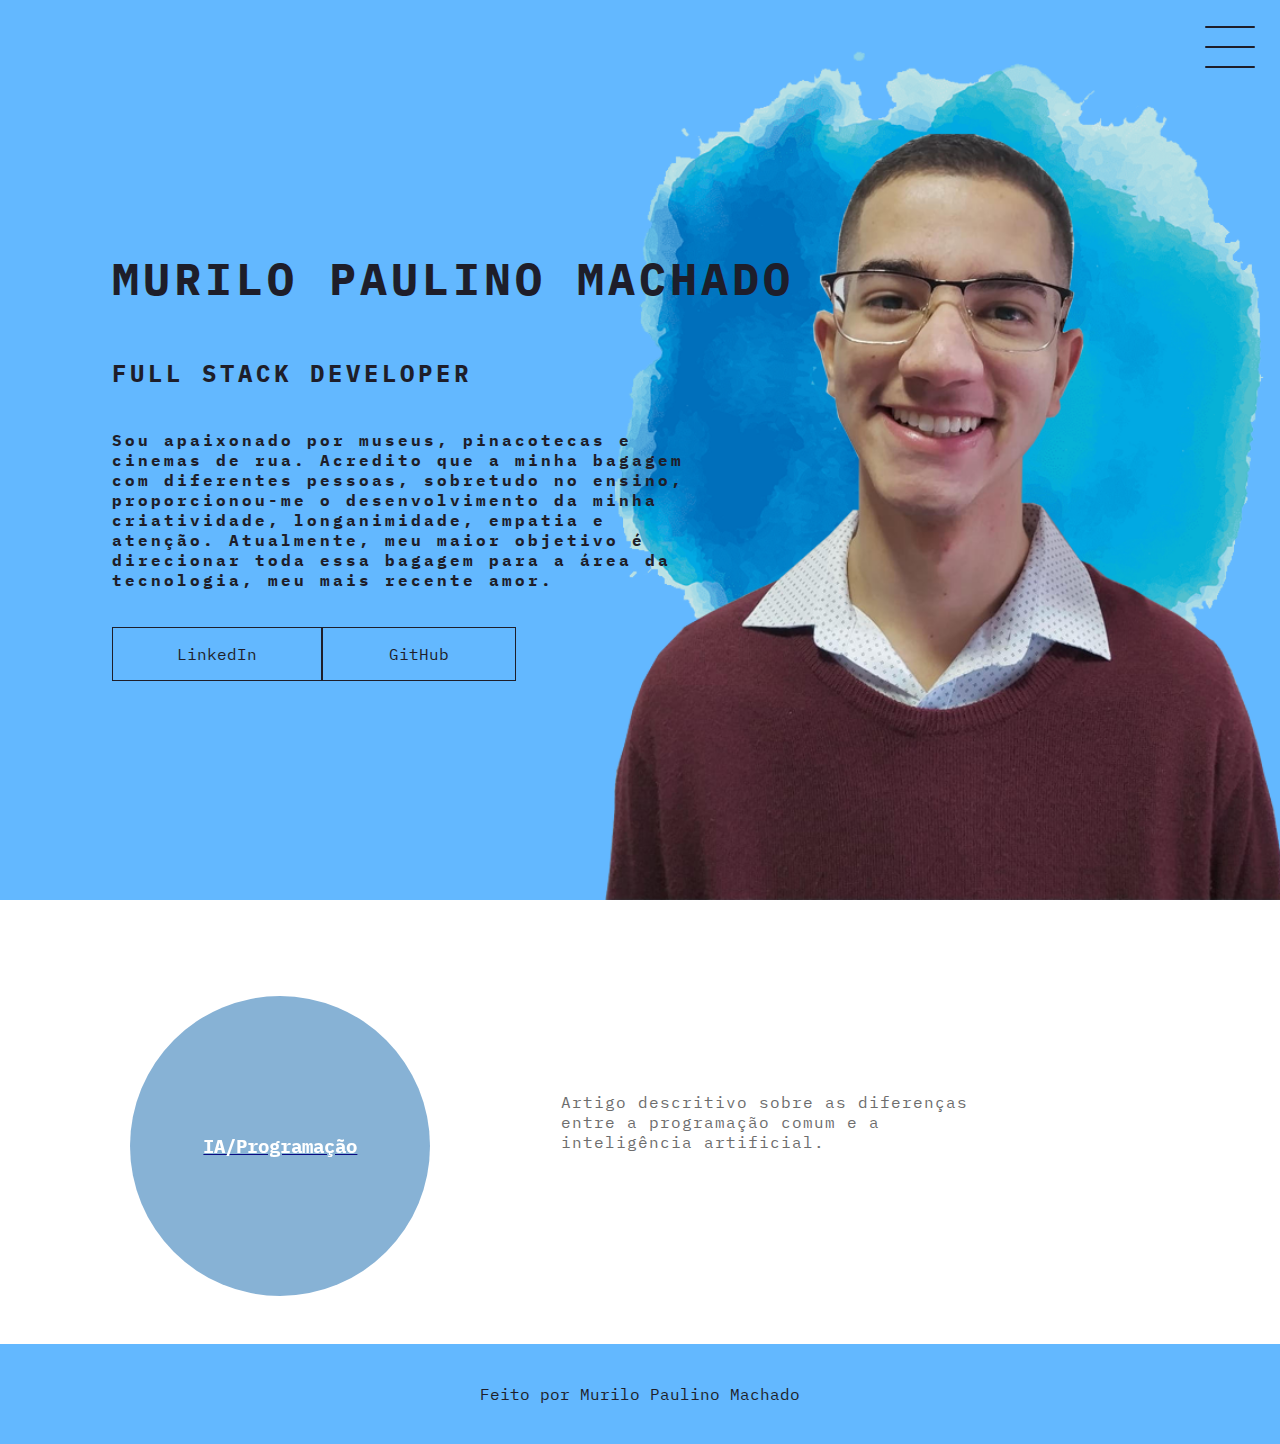
==== artigos.html @ e2f0f17c "adição dos arquivos referentes ao site" ====
<!--ctrl + espaço-->
<!-- comentar = alt + shift + A -->
<!DOCTYPE html>
<html lang="pt-br">
<head>
    <meta charset='UTF-8'>
    <!--responsividade-->
    <meta name='viewport' content='width=device-width, initial-scale=1'>
    <link rel="stylesheet" href="style.css">
    <title>Murilo Paulino Machado</title>
</head>
<body>
    <header class="header-container">
        <div class="header">
            <div class="checkbox-container">
                <div class="checkbox-wrapper">
                    <input type="checkbox" id="toggle">
                    <label class="checkbox" for="toggle">
                        <div class="trace"></div>
                        <div class="trace"></div>
                        <div class="trace"></div>
                    </label>
                    <div class="menu"></div>
                    <nav class="menu-items">
                        <ul>
                            <li>
                                <a href="index.html">Início</a>
                            </li>
                            <li>
                                <a href="artigos.html">Artigos</a>
                            </li>
                        </ul>
                    </nav>
                </div>
            </div>
        </div>
            <h1>Murilo Paulino Machado</h1>
            <h2>Full stack developer</h2>
            <h4>
                Sou apaixonado por museus, pinacotecas e cinemas de rua. Acredito que a minha bagagem com diferentes pessoas, sobretudo no ensino, proporcionou-me o desenvolvimento da minha criatividade, longanimidade, empatia e atenção. Atualmente, meu maior objetivo é direcionar toda essa bagagem para a área da tecnologia, meu mais recente amor.       
            </h4>
            <div class="social-media">
                <a href="https://www.linkedin.com/in/murilo-p-708885104/" target="_blank">LinkedIn</a>
                <a href="https://github.com/murilo-pm" target="_blank">GitHub</a>
            </div>       
    </header>
    <main class="container">
        <div>
            <a href="https://www.linkedin.com/pulse/programa%C3%A7%C3%A3o-normal-e-intelig%C3%AAncia-artificial-h%C3%A1-paulino-machado/" target="_blank">
        <div class="card-container">
            <div class="card-article">
                <div class="card-wrapper">
                    <h3>IA/Programação</h3>
                    <p>Quer saber mais?</p>
                </div>
            </div>
        </a>
            <div class="card-text">
                Artigo descritivo sobre as diferenças entre a programação comum e a inteligência artificial. 
            </div>
        </div>   
    </div>
    </main>
    <footer class="footer">
        Feito por Murilo Paulino Machado  
    </footer> 
</body>
</html>
---- style.css ----
/* @import url('https://fonts.googleapis.com/css2?family=Poppins:wght@200&display=swap'); */ /* primeira fonte */
/* @import url('https://fonts.googleapis.com/css2?family=Poppins:wght@300&display=swap'); */ /* segunda fonte */
/* @import url('https://fonts.googleapis.com/css2?family=Press+Start+2P&display=swap'); */ /* fonte de bits */
/* @import url('https://fonts.googleapis.com/css2?family=Roboto+Mono:wght@300&display=swap'); */ /* fonte roboto mono light 300*/
/* @import url('https://fonts.googleapis.com/css2?family=Roboto+Mono&display=swap'); */ /* fonte roboto mono regular 400 */
@import url('https://fonts.googleapis.com/css2?family=IBM+Plex+Mono:wght@300&display=swap'); /* IBM Plex Mono */
body {
    margin: 0;
    padding: 0;
    font-family: 'IBM Plex Mono', monospace;
    color: #1E1E2A;
}

/* Header */
.header-container {
    height: 100vh;
    width: 100vw;
    background-color: #63B8FF;
    background-image: url('./img/versionThree.png');
    background-repeat: no-repeat;
    background-position: right;
    background-size: contain; 
    display: flex;
    flex-direction: column;
    justify-content: center;
    align-items: flex-start;
    box-sizing: border-box;
    padding: 0 112px;
    position: relative;
}

h1{
    font-size: 45px;
    text-transform: uppercase;
    letter-spacing: 4px;
    margin-right: 35%;
}

h2{
    text-transform: uppercase;
    letter-spacing: 4px;
    margin-right: 35%;
}

h4{
    margin-right: 45%;
    letter-spacing: 3px;
}

.social-media{
    margin-top: 1rem;
    display: flex;
}

.social-media a{
    text-decoration: none;
    color: #1E1E2A;
    padding: 1rem 4rem;
    border: 1px solid #1E1E2A;
    min-width: 4rem;
    display: flex;
    align-items: center;
    justify-content: center;
    transition: .5s ease-in-out;
}

a:hover{
    background-color: #ffffff;
}


/* Menu hambúrguer */

.checkbox-container{
    display: flex;
    justify-content: center;
    align-items: center;
}

.checkbox{
    height: 100px;
    width: 100px;
    position: absolute;
    right: 0;
    top: 0;
    display: flex;
    justify-content: center;
    cursor: pointer;
    z-index: 9999;
    transition: 400ms ease-in-out 0s;
}

.checkbox .trace{
    width: 50px;
    height: 2px;
    background-color: #1E1E2A;
    position: absolute;
    border-radius: 4px;
    transition: 0.5s ease-in-out;
}

.checkbox .trace:nth-child(1){
    top: 26px;
    transform: rotate(0);
}

.checkbox .trace:nth-child(2){
    top: 46px;
    transform: rotate(0);
}

.checkbox .trace:nth-child(3){
    top: 66px;
    transform: rotate(0);
}

#toggle{
    display: none;
}

/* menu */
.menu{
    position: absolute;
    top: 28px;
    right: 30px;
    background-color: transparent;
    height: 4px;
    width: 10px;
    border-radius: 50%;
    box-shadow: 0px 0px 0px 0px #ffffff;
    z-index: -1;    /* "-1" para ela ficar por trás de tudo */
    transition: 400ms ease-in-out 0s;
}

.menu-items{
    position: fixed;
    top: 0;
    left: 0;
    width: 100%;
    height: 100vh;
    display: flex;
    justify-content: center;
    align-items: center;
    z-index: 2;
    opacity: 0;
    visibility: hidden;
    transition: 400ms ease-in-out 0s;
}

.menu-items ul {
    list-style-type: none;
}

.menu-items ul li a{
    margin: 10px 0;
    color: #1E1E2A;
    text-decoration: none;
    text-transform: uppercase;
    letter-spacing: 4px;
    font-size: 40px;
}

/* animações do menu */
#toggle:checked + .checkbox .trace:nth-child(1){
    transform: rotate(45deg);
    top: 47px;
}

#toggle:checked + .checkbox .trace:nth-child(2){
    transform: translate(-100px);
    width: 30px;
    visibility: hidden;
    opacity: 0;
}

#toggle:checked + .checkbox .trace:nth-child(3){
    transform: rotate(-45deg);
    top: 48px;
}

#toggle:checked + .checkbox{
    background-color: #ffffff;

}

/*til para pegar todos os itens pertencentes ao menu*/
#toggle:checked ~ .menu{
    box-shadow: 0px 0px 0px 100vmax #ffffff;
    z-index: 1;
}

#toggle:checked ~ .menu-items{
    visibility: visible;
    opacity: 1;
}

/* cards dos projetos */

.container{
    height: auto;
    width: 100%;
    display: flex;
    flex-direction: column;
    justify-content: space-evenly;
    margin: 3rem 0; /* p/ não ficar grudado com o header e o footer */
}

.card-container{
    display: flex;
    justify-content: space-evenly;
    align-items: center;
    width: 90%;   
}

.card{
    width: 300px;
    height: 300px;
    border-radius: 100%;
    margin: 3rem 0 0 0;
    display: flex;
    align-items: center;
    justify-content: center;
    background-color: #63B8FF;
    background-image: url('./img/logoSemFundo.png');
    background-position: center;
    background-size: cover;
    background-repeat: no-repeat;
    filter: grayscale(0.5);
    color: #1E1E2A;
    cursor: pointer;
    transition: 0.5s ease-in-out;
}

.card-article{
    width: 300px;
    height: 300px;
    border-radius: 100%;
    margin: 3rem 0 0 0;
    display: flex;
    align-items: center;
    justify-content: center;
    background-color: #63B8FF;
    background-image: url('./img/abstract-binary-code-background.jpg');
    background-position: center;
    background-size: cover;
    background-repeat: no-repeat;
    filter: grayscale(0.5);
    color: #ffffff;
    cursor: pointer;
    transition: 0.5s ease-in-out;
}

.card-text{
    width: 40%;
    letter-spacing: 1px;
    color: rgb(109, 109, 109);
}

.card-wrapper{
    text-align: center;
    display: flex;
    flex-direction: column;
    justify-content: center;
    align-items: center;
    position: relative; 
}

.card-wrapper::before{
    content: "";
    position: absolute;
    height: 100px;
    width: 100px;
    border-radius: 50%;
    display: block;
    border: 1px solid #ffffff;
    opacity: 0;
    transition: 0.5s ease-in-out;
}

.card-wrapper h2{
    font-size: 40px;
    text-transform: uppercase;
    letter-spacing: 4px;
    margin: 0;
    transition: 0.5s ease-in-out;
}

.card-wrapper p{
    font-size: 0;
    visibility: visible; 
    opacity: 0;
    font-weight: bold;
    text-transform: uppercase;
    transition: 0.5s ease-in-out;
}

.card:hover{
    filter: unset;
}

.card:hover > .card-wrapper::before{
    height: 200px;
    width: 200px;
    opacity: 1;
} 

.card:hover > .card-wrapper p{
    opacity: 1;
    visibility: visible;
    font-size: 14px;
}

/* rodapé */

.footer{
    width: 100%;
    height: 100px;
    background-color: #63B8FF;
    display: flex;
    align-items: center;
    justify-content: center;
    color: #1E1E2A;
}
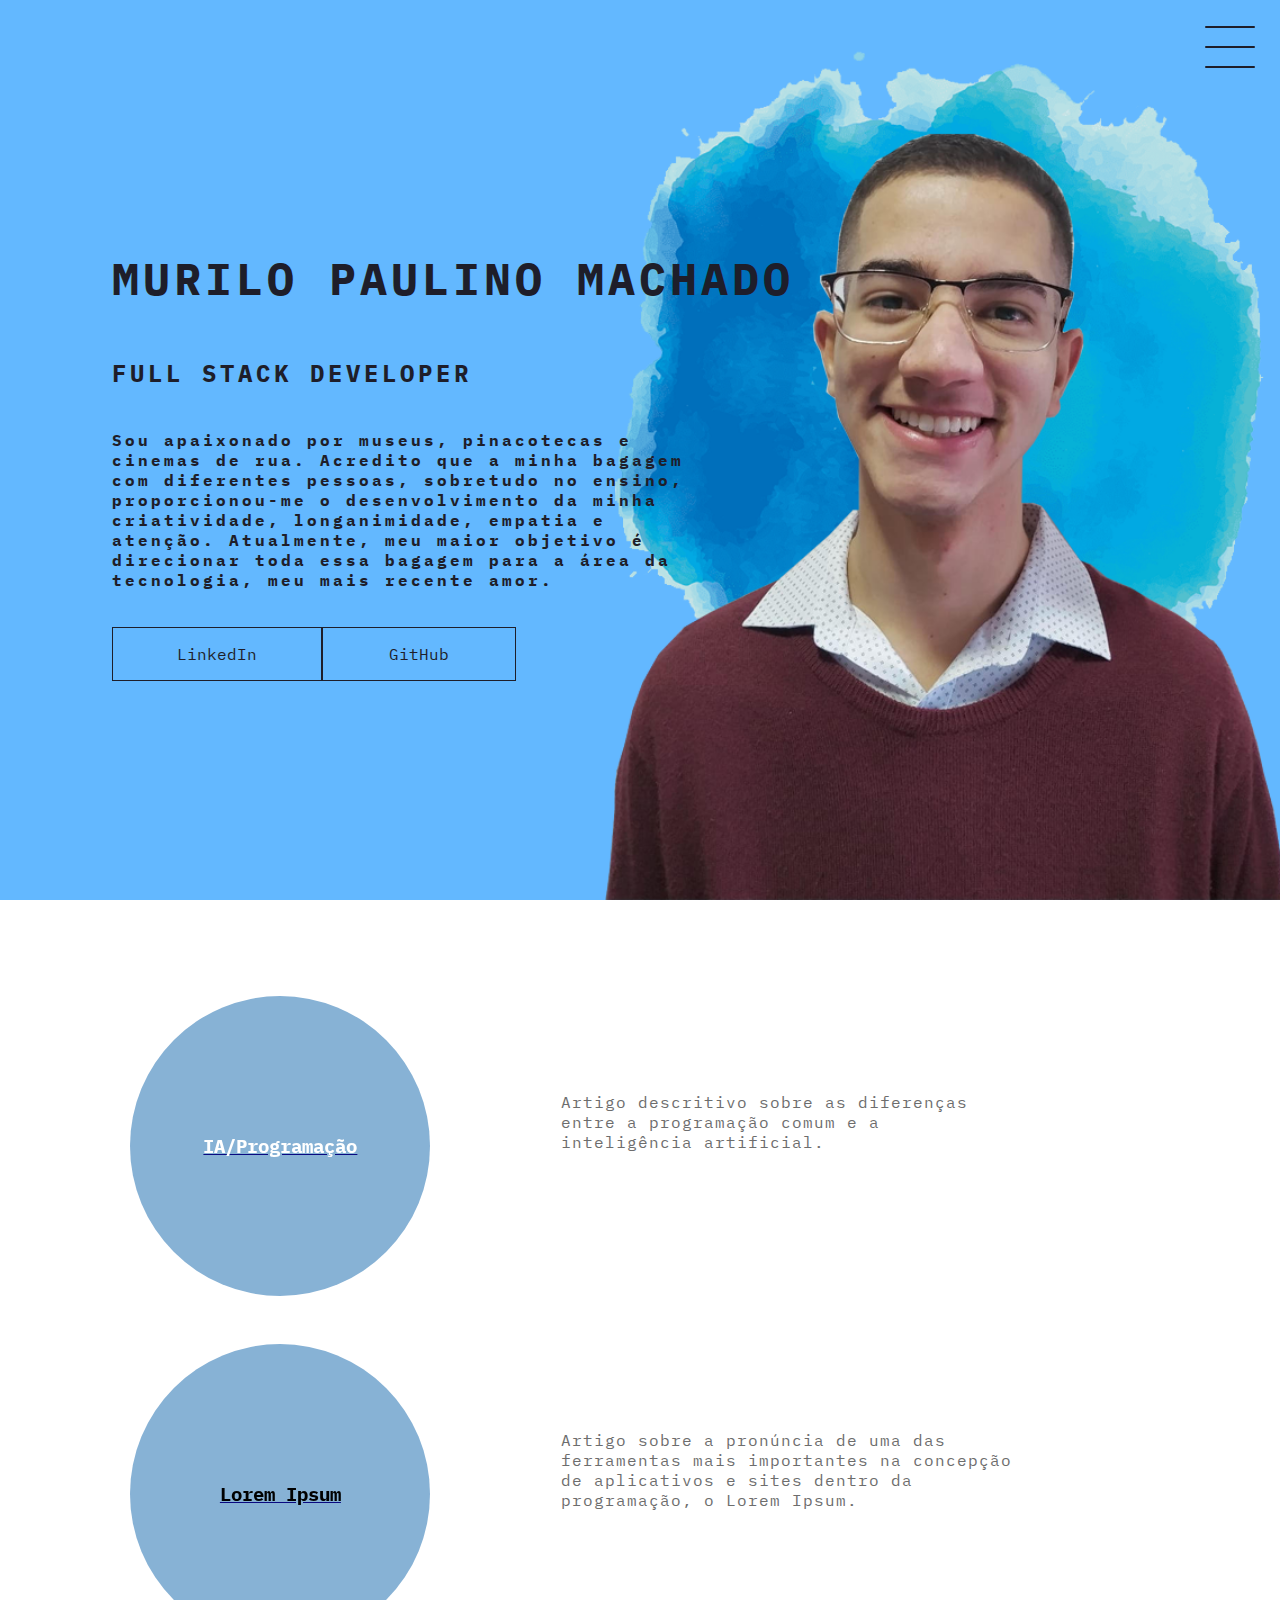
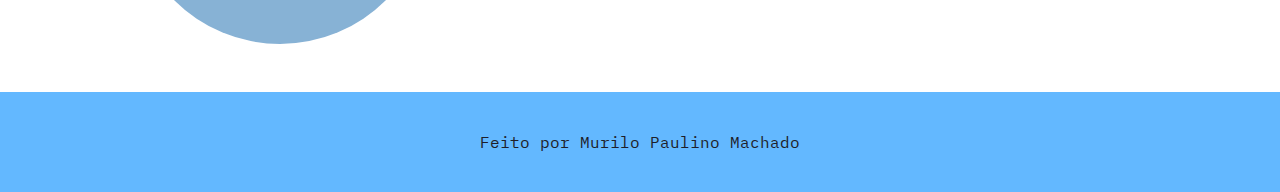
==== commit 66bd8fed: "Adição de um novo artigo no trecho nos artigos" ====
--- a/artigos.html
+++ b/artigos.html
@@ -58,6 +58,20 @@
             <div class="card-text">
                 Artigo descritivo sobre as diferenças entre a programação comum e a inteligência artificial. 
             </div>
+        </div>
+        <div>
+            <a href="https://www.linkedin.com/pulse/latim-na-programa%C3%A7%C3%A3o-qual-%C3%A9-rela%C3%A7%C3%A3o-murilo-paulino-machado/" target="_blank">
+        <div class="card-container">
+            <div class="card-article2">
+                <div class="card-wrapper">
+                    <h3>Lorem Ipsum</h3>
+                    <p>Quer saber mais?</p>
+                </div>
+            </div>
+        </a>
+            <div class="card-text">
+                Artigo sobre a pronúncia de uma das ferramentas mais importantes na concepção de aplicativos e sites dentro da programação, o Lorem Ipsum. 
+            </div>
         </div>   
     </div>
     </main>
--- a/style.css
+++ b/style.css
@@ -250,6 +250,25 @@
     transition: 0.5s ease-in-out;
 }
 
+.card-article2{
+    width: 300px;
+    height: 300px;
+    border-radius: 100%;
+    margin: 3rem 0 0 0;
+    display: flex;
+    align-items: center;
+    justify-content: center;
+    background-color: #63B8FF;
+    background-image: url('./img/que-es-lorem-ipsum.jpg');
+    background-position: center;
+    background-size: cover;
+    background-repeat: no-repeat;
+    filter: grayscale(0.5);
+    color: #000000;
+    cursor: pointer;
+    transition: 0.5s ease-in-out;
+}
+
 .card-text{
     width: 40%;
     letter-spacing: 1px;
